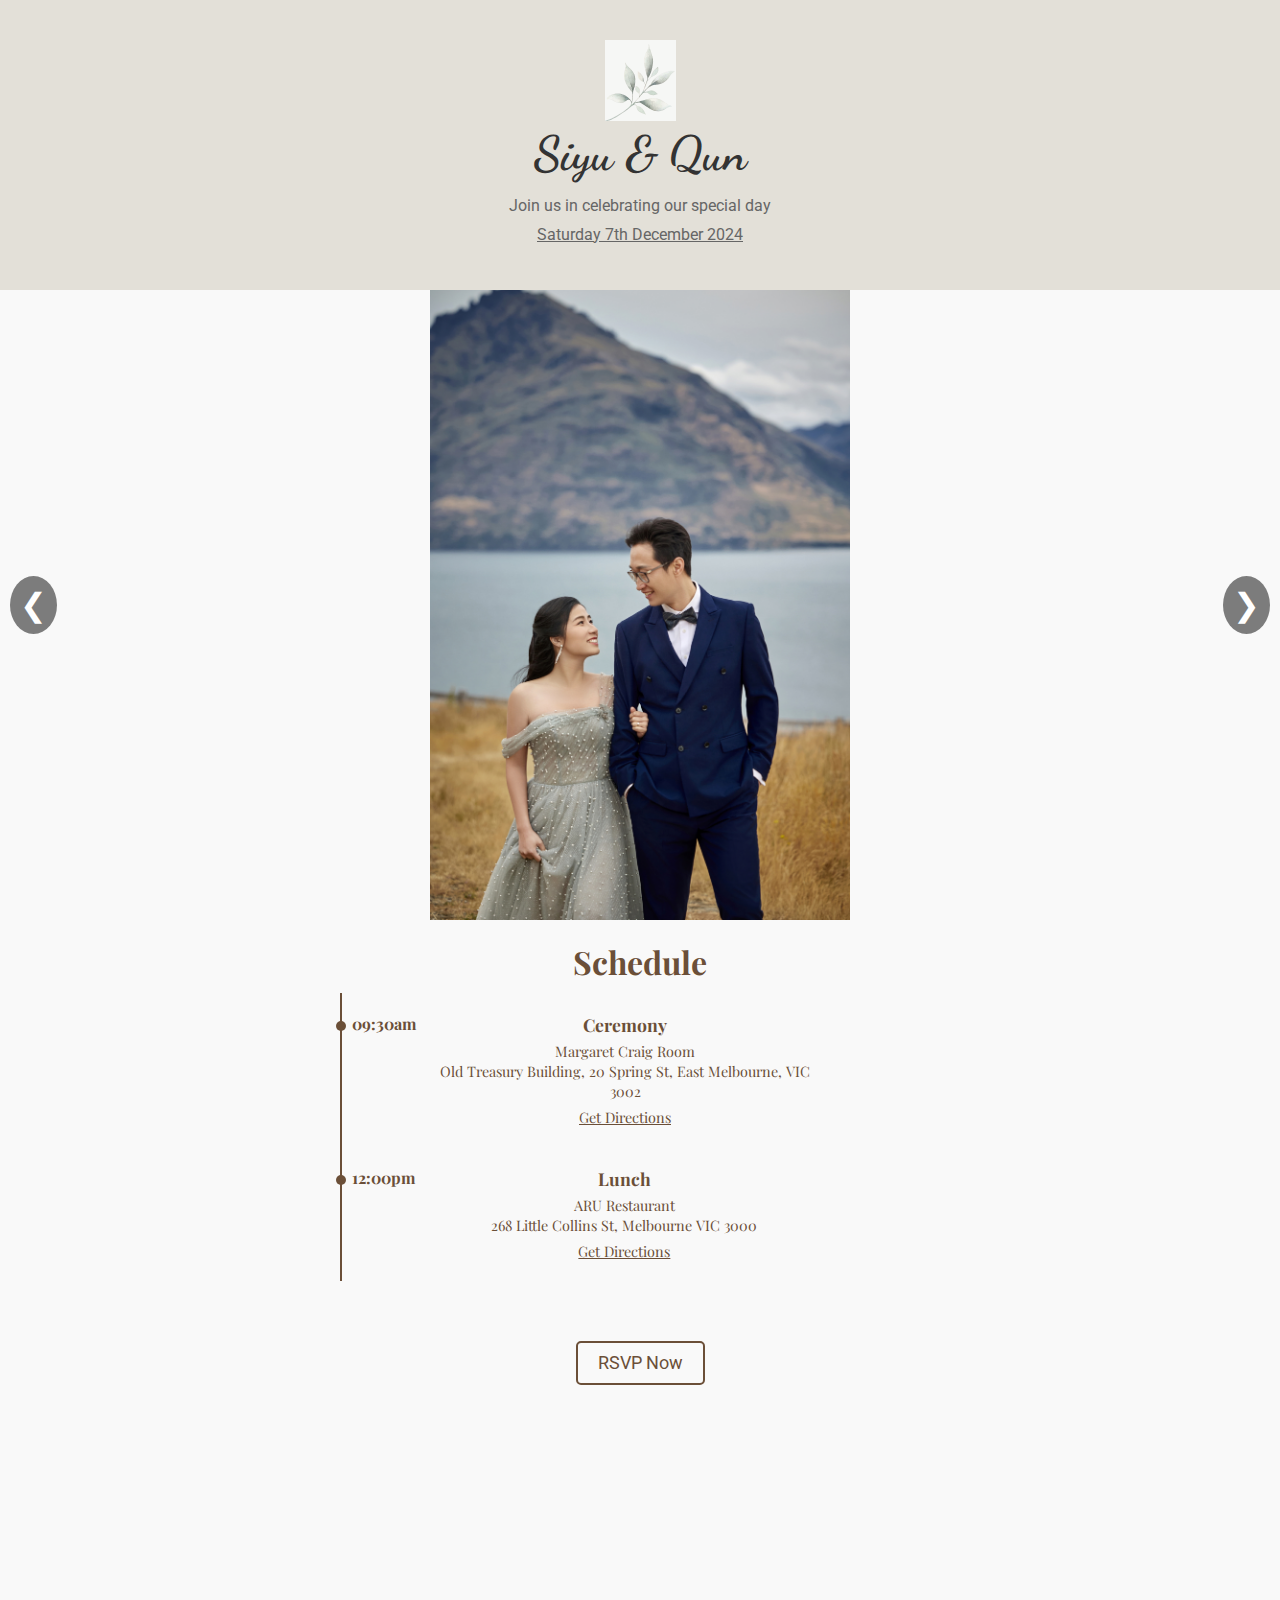
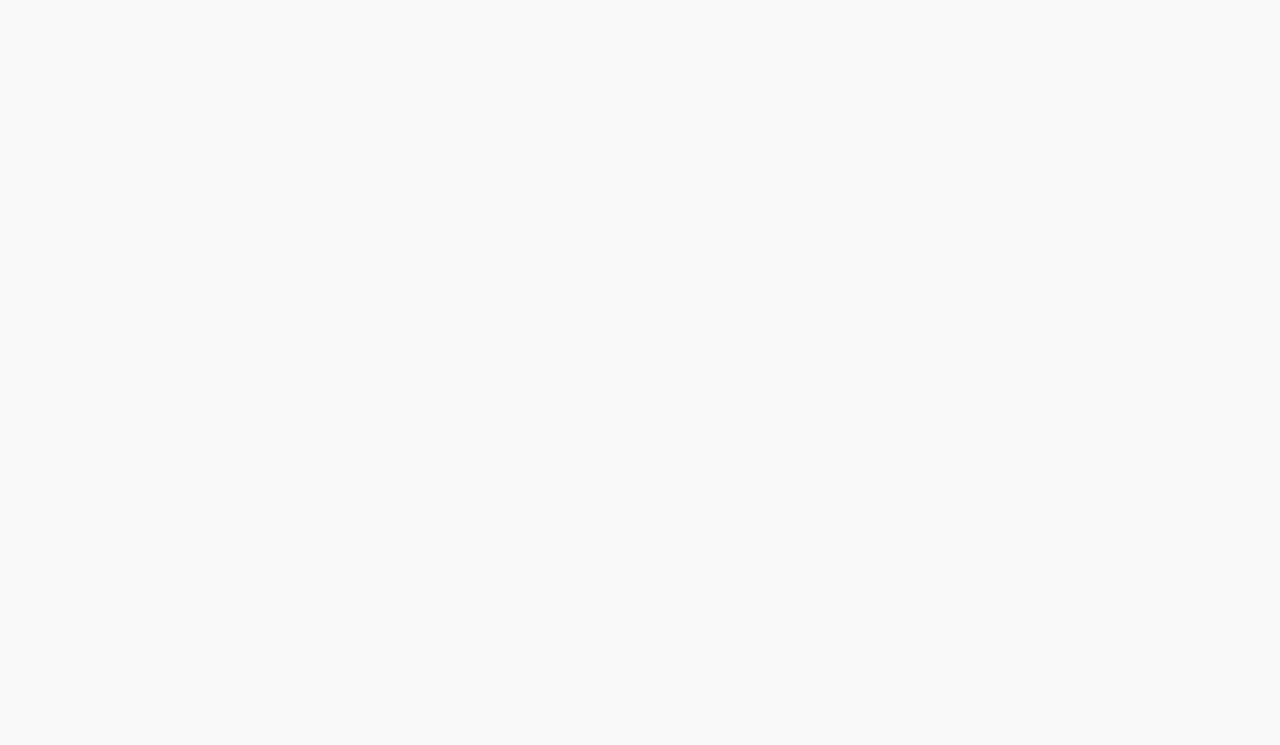
==== index.html @ 9b4161f1 "Add files via upload" ====
<!DOCTYPE html>
<html lang="en">
<head>
    <meta charset="UTF-8">
    <meta name="viewport" content="width=device-width, initial-scale=1.0">
    <title>Siyu Peng & Qun Wang's Wedding</title>
    <link rel="stylesheet" href="styles.css">
    <link href="https://fonts.googleapis.com/css2?family=Playfair+Display:wght@400;700&family=Roboto:wght@400;700&display=swap" rel="stylesheet">
    <link href="https://fonts.googleapis.com/css2?family=Great+Vibes&display=swap" rel="stylesheet">
    <link href="https://fonts.googleapis.com/css2?family=Cinzel:wght@400;700&display=swap" rel="stylesheet">
    <link href="https://fonts.googleapis.com/css2?family=Dancing+Script:wght@400;700&display=swap" rel="stylesheet">


</head>
<body>
    <!-- Header Section -->
    <header class="header">
        <img src="assets/icon.png" alt="Wedding Icon" class="header-icon">
        <h1>Siyu & Qun</h1>
        <p class="header-subtitle">Join us in celebrating our special day</p>
        <p class="header-subtitle2">Saturday 7th December 2024</p>
    </header>

    <!-- Photo Slideshow at the Top -->
    <section class="photo-slideshow">
        <div class="slideshow-container">
            <img src="assets/couple1.jpg" class="slide" alt="Photo 1">
            <img src="assets/couple2.jpg" class="slide" alt="Photo 2">
            <img src="assets/couple3.jpg" class="slide" alt="Photo 3">
            <img src="assets/couple4.jpg" class="slide" alt="Photo 4">
            <img src="assets/couple5.jpg" class="slide" alt="Photo 5">
            <img src="assets/couple6.jpg" class="slide" alt="Photo 6">
            <img src="assets/couple7.jpg" class="slide" alt="Photo 7">
            <img src="assets/couple8.jpg" class="slide" alt="Photo 8">
            <button class="prev" onclick="changeSlide(-1)">❮</button>
            <button class="next" onclick="changeSlide(1)">❯</button>
        </div>
    </section>

    <!-- Schedule Section -->
    <section class="schedule">
        <h2>Schedule</h2>
        <!-- <p class="schedule-date">Saturday 7th December 2024</p> -->
        
        <div class="timeline">
            <div class="timeline-item">
                <div class="timeline-time">09:30am</div>
                <div class="timeline-content">
                    <h3>Ceremony</h3>
                    <p>Margaret Craig Room<br>
                        Old Treasury Building, 20 Spring St, East Melbourne, VIC 3002<br></p>
                    <a href="https://www.google.com/maps/dir/?api=1&destination=Old+Treasury+Building,+20+Spring+St,+East+Melbourne,+VIC+3002" target="_blank">
                        Get Directions</a>
                </div>
            </div>
    
            <div class="timeline-item">
                <div class="timeline-time">12:00pm</div>
                <div class="timeline-content">
                    <h3>Lunch</h3>
                    <p>ARU Restaurant<br>
                        268 Little Collins St, Melbourne VIC 3000<br></p>
                    <a href="https://www.google.com/maps/dir/?api=1&destination=268+Little+Collins+St%2C+Melbourne+VIC+3000%2C+Australia" target="_blank">
                        Get Directions</a>
                </div>
            </div>
        </div>
    </section>

    <!-- RSVP Link -->
    <section class="rsvp-link">
        <a href="rsvp.html" class="rsvp-button">RSVP Now</a>
    </section>
        

    <!-- Large Photo Section -->
    <section class="large-couple-photo"></section>
    

    <script src="script.js"></script>
</body>
</html>
---- styles.css ----
:root {
  --primary-color: #333;
  --secondary-color: #ff6b6b;
  --background-color: #f9f9f9;
  --button-color: #ff6b6b;
  --button-text-color: #fff;
}

* {
  margin: 0;
  padding: 0;
  box-sizing: border-box;
}


/* General Styles */
body {
  font-family: 'Roboto', sans-serif;
  color: var(--primary-color);
  margin: 0;
  padding: 0;
  background-color: var(--background-color);
}

.header {
  text-align: center;
  padding: 40px;
  background-color: #e3e0d8;
}

.header h1 {
  /* font-family: 'Playfair Display', serif; */
  /* font-family: 'Great Vibes', serif; */
  /* font-family: 'Cinzel', serif; */
  font-family: 'Dancing Script', serif;
  font-size: 3rem;
  margin-bottom: 10px;
}

.header-subtitle2, .header-subtitle {
  font-size: 1rem;
  line-height: 1.8;
  color: #666;
}
.header-subtitle2 {
  text-decoration: underline;
}

/* Slideshow */
.photo-slideshow {
  position: relative;
  width: 100%;
  height: 60vh;
  overflow: hidden;
}

.slideshow-container {
  width: 100%;
  height: 100%;
  display: flex;
  position: relative;
}

.slide {
  display: none;
  width: 100%;
  height: 100%;
  object-fit:cover;
}

.slide:first-child {
  display: block;
}

.prev, .next {
  position: absolute;
  top: 50%;
  font-size: 2rem;
  color: #fff;
  background-color: rgba(0, 0, 0, 0.5);
  border: none;
  cursor: pointer;
  padding: 10px;
  border-radius: 50%;
  transform: translateY(-50%);
}
.prev {
  left: 10px;
}

.next {
  right: 10px;
}
.prev:hover, .next:hover {
  background-color: rgba(0, 0, 0, 0.8);
}

/* Responsive Adjustments for Slideshow */
@media (min-width: 768px) {
  .photo-slideshow {
    height: 70vh;
  }

  .slide {
    object-fit: contain;
  }
}





/* General styling for .large-couple-photo */
.large-couple-photo {
  width: 100%;
  height: 100vh;
  background-image: url('assets/couple-large.jpg'); /* Path to your image */
  background-size: cover; /* Ensures the image covers the section */
  background-position: center;
  background-attachment:fixed;
  background-repeat: no-repeat;
  margin: 0; /* Remove any default margin */
  padding: 0; /* Remove any default padding */
  display: block; /* Ensure it behaves as a block element */
  position: relative;
  z-index: -1;
}

/* Mobile-specific adjustments */
@media (max-width: 768px) {
  .large-couple-photo {
      /* background-size:contain; */
      background-position:66% center;

  }
}




/* Schedule Section */
.schedule {
  text-align: center;
  font-family: 'Playfair Display', serif;
  color: #6b4f38; /* Dark brown color for text */
  padding: 20px;
}

.schedule h2 {
  font-size: 2em;
  margin-bottom: 10px;
}

.schedule-date {
  font-size: 1.1em;
  color: #6b4f38; /* Adjust color to match the design */
  margin-bottom: 30px;
}

/* Schedule Section */
.schedule {
    text-align: center;
    font-family: 'Playfair Display', serif;
    color: #6b4f38; /* Dark brown color for text */
    padding: 20px;
}

.schedule h2 {
    font-size: 2em;
    margin-bottom: 10px;
}

.schedule-date {
    font-size: 1.1em;
    color: #6b4f38; /* Adjust color to match the design */
    margin-bottom: 30px;
}

/* Timeline Styling */
.timeline {
    position: relative;
    margin: 0 auto;
    padding-left: 10px; /* Space for the vertical line */
    border-left: 2px solid #6b4f38; /* Line for the timeline */
    max-width: 600px;
}

.timeline-item {
    position: relative;
    display: flex; /* Use flexbox for aligning elements */
    flex-direction: row; /* Align items side by side */
    align-items: flex-start; /* Align items at the top */
    padding: 20px 0;
}
/* Timeline dots */
.timeline-item::before {
  content: "";
  position: absolute;
  left: -1rem; 
  top: 1.8rem; 
  transform: translateY(0); /* Remove vertical centering */
  width: 10px;
  height: 10px;
  background-color: #6b4f38; /* Dark brown color for dots */
  border-radius: 50%;
}

.timeline-time {
    font-weight: bold;
    font-size: 1em;
    color: #6b4f38;
    margin-right: 15px; /* Space between time and content */
}

.timeline-content {
    flex:0.75;
    padding-left: 5px; /* Optional: Additional space between time and content */
}
@media (max-width: 768px) {
  .timeline-content {
    flex:1;
  }
}

.timeline-content h3 {
    margin: 0;
    font-size: 1.1em;
    color: #6b4f38;
}

.timeline-content p {
    margin: 5px 0;
    font-size: 0.9em;
    color: #6b4f38;
}

.timeline-content a {
    color: #6b4f38;
    text-decoration: underline;
    font-size: 0.9em;
}

.timeline-content a:hover {
    color: #b36b3f; /* Lighter shade for hover */
}




/* Section Styling */
.rsvp-link {
  padding: 40px 20px;
  text-align: center;
  margin-bottom: 20px;
  background-color: #f9f9f9;
}

.rsvp-button {
  display: inline-block;
  padding: 10px 20px; /* Adjust padding for size */
  font-size: 1.1em; /* Adjust font size */
  color: #6b4f38; /* Dark brown text color */
  border: 2px solid #6b4f38; /* Border with the same color */
  border-radius: 5px; /* Rounded corners */
  text-decoration: none; /* Remove underline */
  text-align: center;
  transition: background-color 0.3s, color 0.3s; /* Smooth transition for hover */
}

.rsvp-button:hover {
  background-color: #6b4f38; /* Dark brown background on hover */
  color: #fff; /* White text on hover */
}
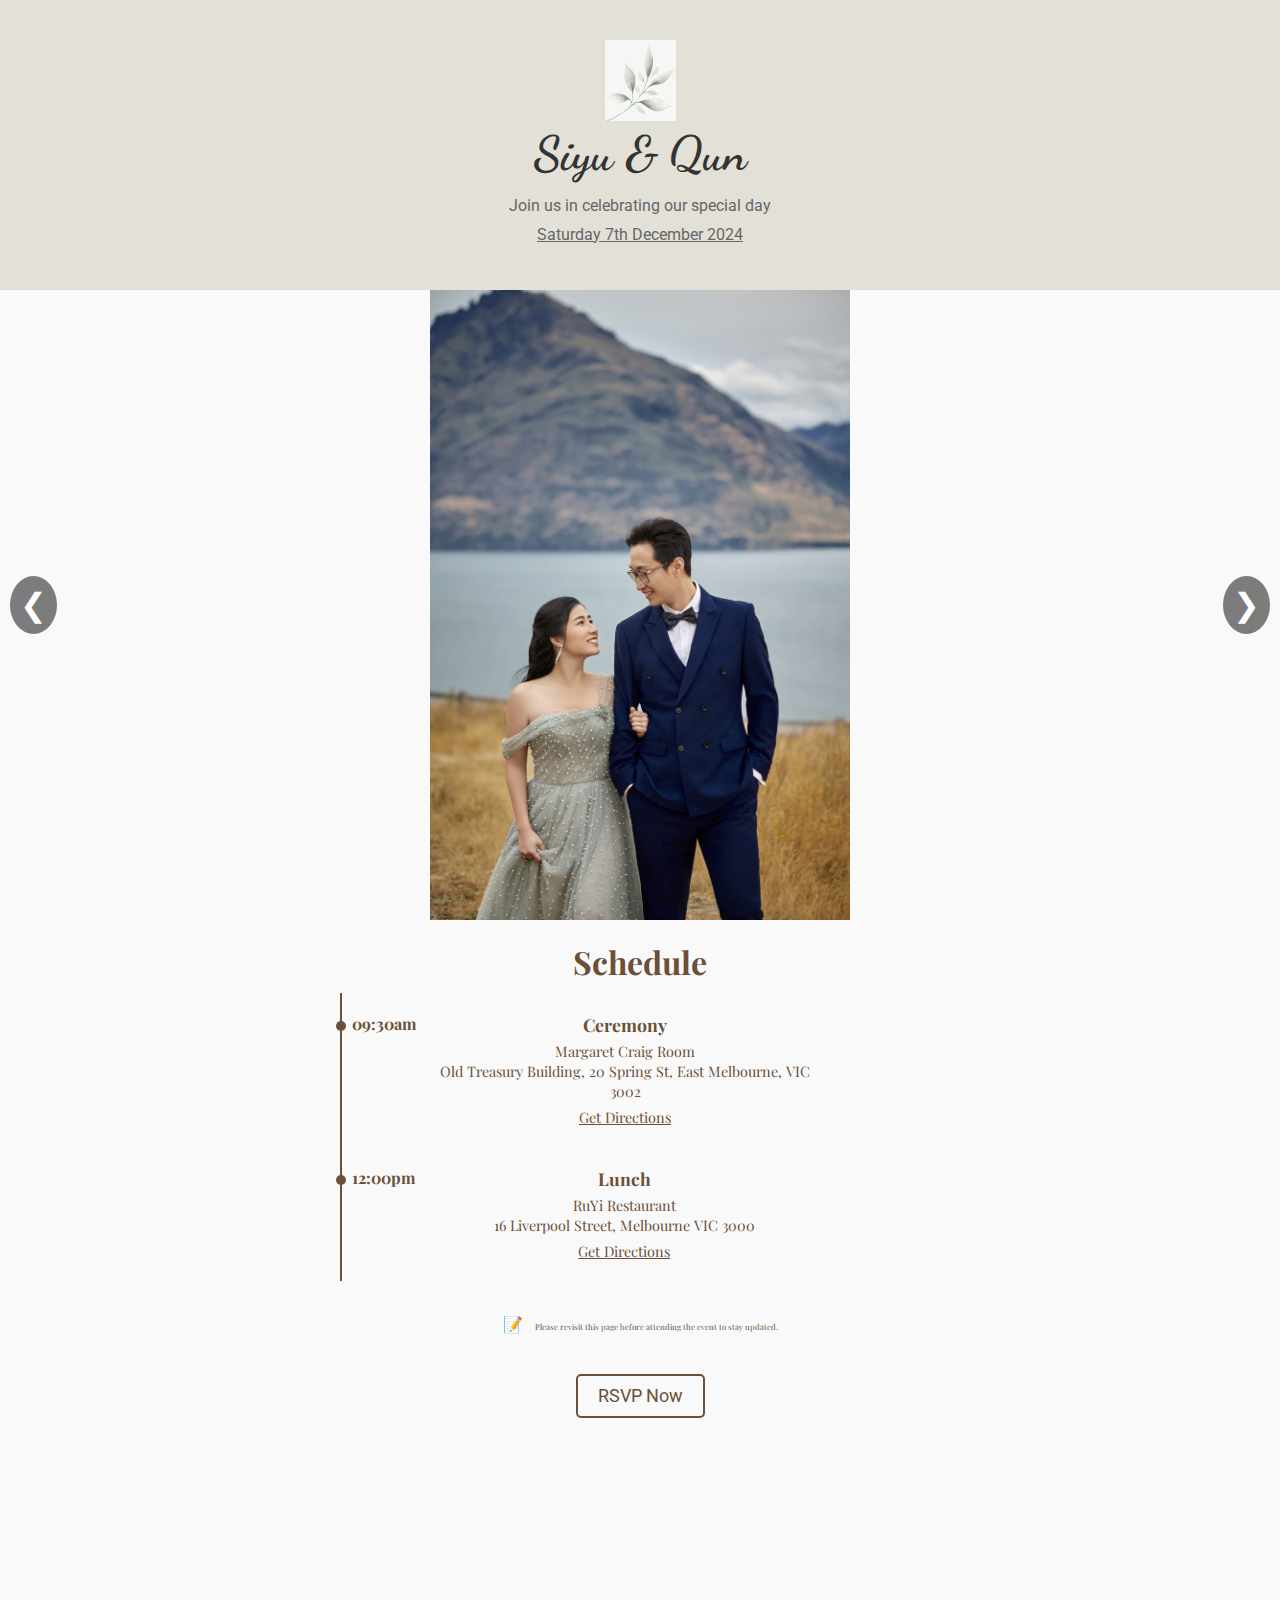
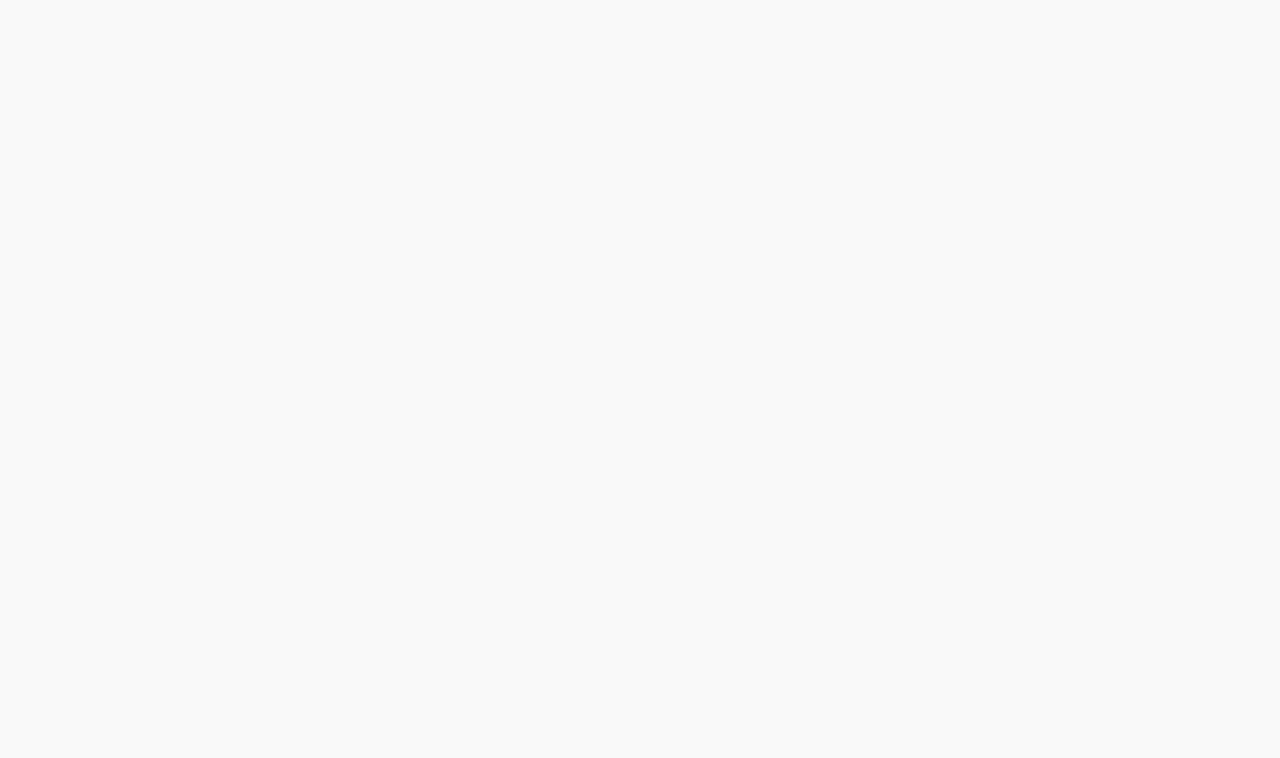
==== commit ad054d58: "Add files via upload" ====
--- a/index.html
+++ b/index.html
@@ -58,12 +58,18 @@
                 <div class="timeline-time">12:00pm</div>
                 <div class="timeline-content">
                     <h3>Lunch</h3>
-                    <p>ARU Restaurant<br>
-                        268 Little Collins St, Melbourne VIC 3000<br></p>
-                    <a href="https://www.google.com/maps/dir/?api=1&destination=268+Little+Collins+St%2C+Melbourne+VIC+3000%2C+Australia" target="_blank">
+                    <p>RuYi Restaurant<br>
+                        16 Liverpool Street, Melbourne VIC 3000<br></p>
+                    <a href="https://www.google.com/maps/dir/?api=1&destination=16+Liverpool+Street,+Melbourne+VIC+3000" target="_blank">
                         Get Directions</a>
                 </div>
             </div>
+        </div>
+        
+        <!-- Note with icon -->
+        <div class="schedule-note">
+            <span class="note-icon">📝</span>
+            <span class="note-text">Please revisit this page before attending the event to stay updated.</span>
         </div>
     </section>
 
--- a/styles.css
+++ b/styles.css
@@ -245,11 +245,29 @@
 }
 
 
+.schedule-note {
+  margin-top: 2rem; /* Space above the note */
+  display: block;
+  align-items: left;
+  font-size: 0.5em; /* Adjust font size as needed */
+  color: #6b4f38; /* Match the theme color */
+}
+
+.note-icon {
+  margin-right: 10px; /* Space between the icon and the text */
+  font-size: 1rem; /* Adjust icon size as needed */
+}
+
+.note-text {
+  font-weight:200;
+}
+
+
 
 
 /* Section Styling */
 .rsvp-link {
-  padding: 40px 20px;
+  padding: 20px 20px;
   text-align: center;
   margin-bottom: 20px;
   background-color: #f9f9f9;
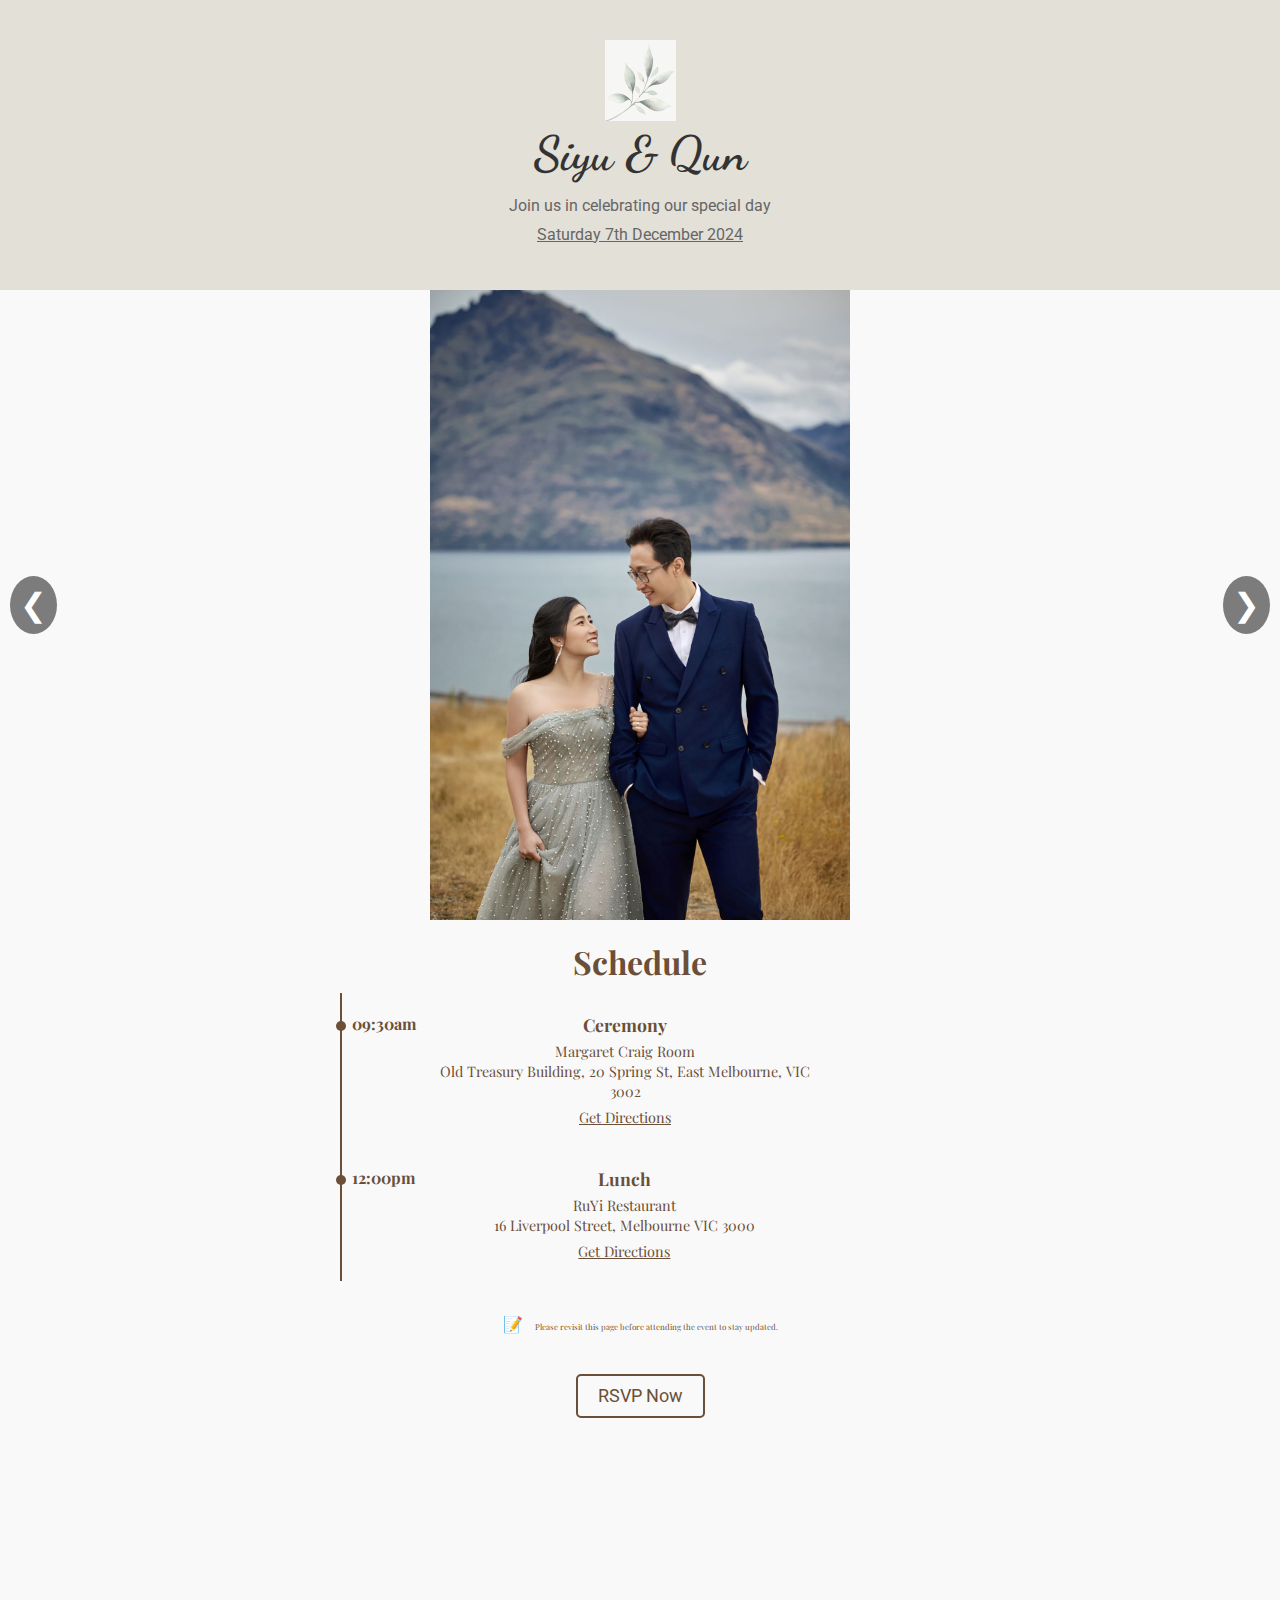
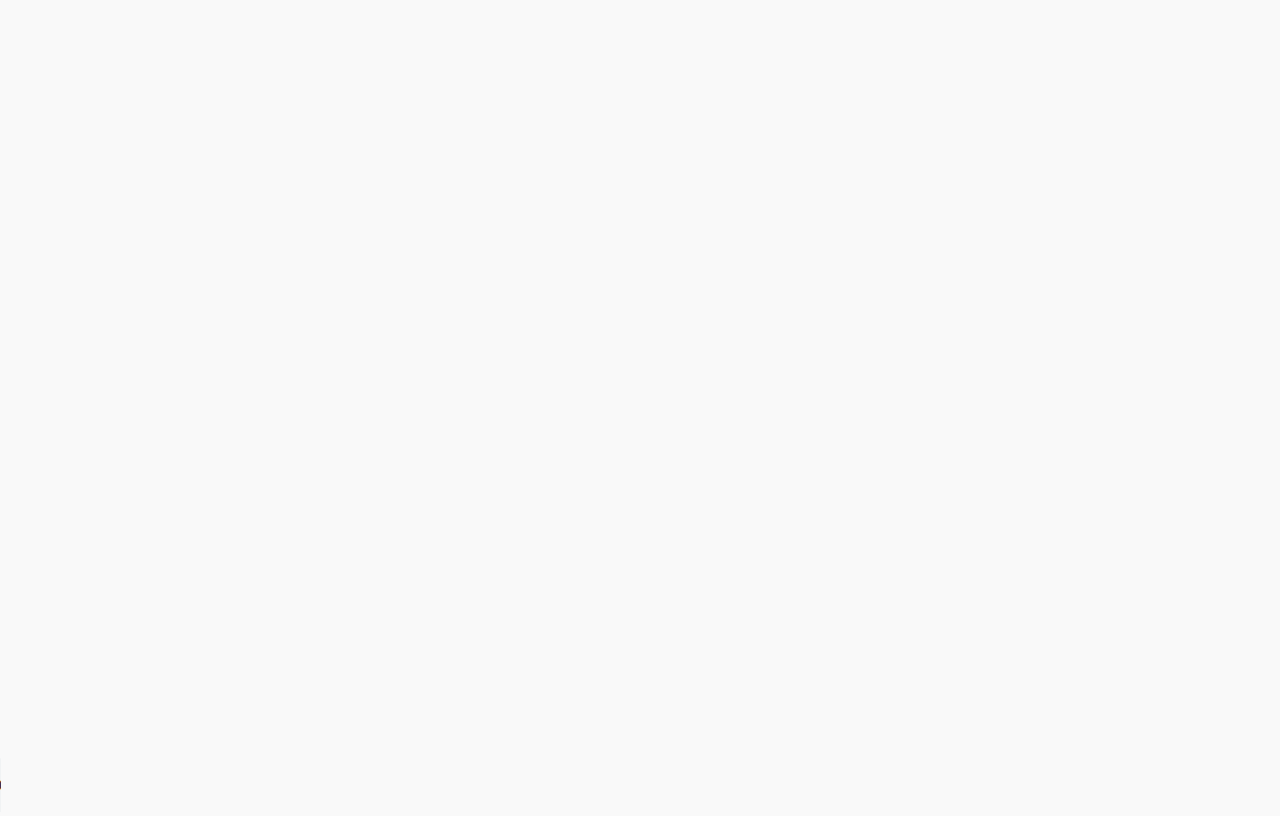
==== commit cd99bfd4: "Add files via upload" ====
--- a/index.html
+++ b/index.html
@@ -83,6 +83,12 @@
     <section class="large-couple-photo"></section>
     
 
+    <audio autoplay loop controls>
+        <source src="assets/love-story.mp3" type="audio/mpeg">
+        Your browser does not support the audio element.
+    </audio>
+    
+
     <script src="script.js"></script>
 </body>
 </html>
--- a/styles.css
+++ b/styles.css
@@ -117,7 +117,7 @@
   background-image: url('assets/couple-large.jpg'); /* Path to your image */
   background-size: cover; /* Ensures the image covers the section */
   background-position: center;
-  background-attachment:fixed;
+  background-attachment:scroll;
   background-repeat: no-repeat;
   margin: 0; /* Remove any default margin */
   padding: 0; /* Remove any default padding */
@@ -129,8 +129,8 @@
 /* Mobile-specific adjustments */
 @media (max-width: 768px) {
   .large-couple-photo {
-      /* background-size:contain; */
-      background-position:66% center;
+      /* background-size:cover; */
+      background-position:66% 70%;
 
   }
 }
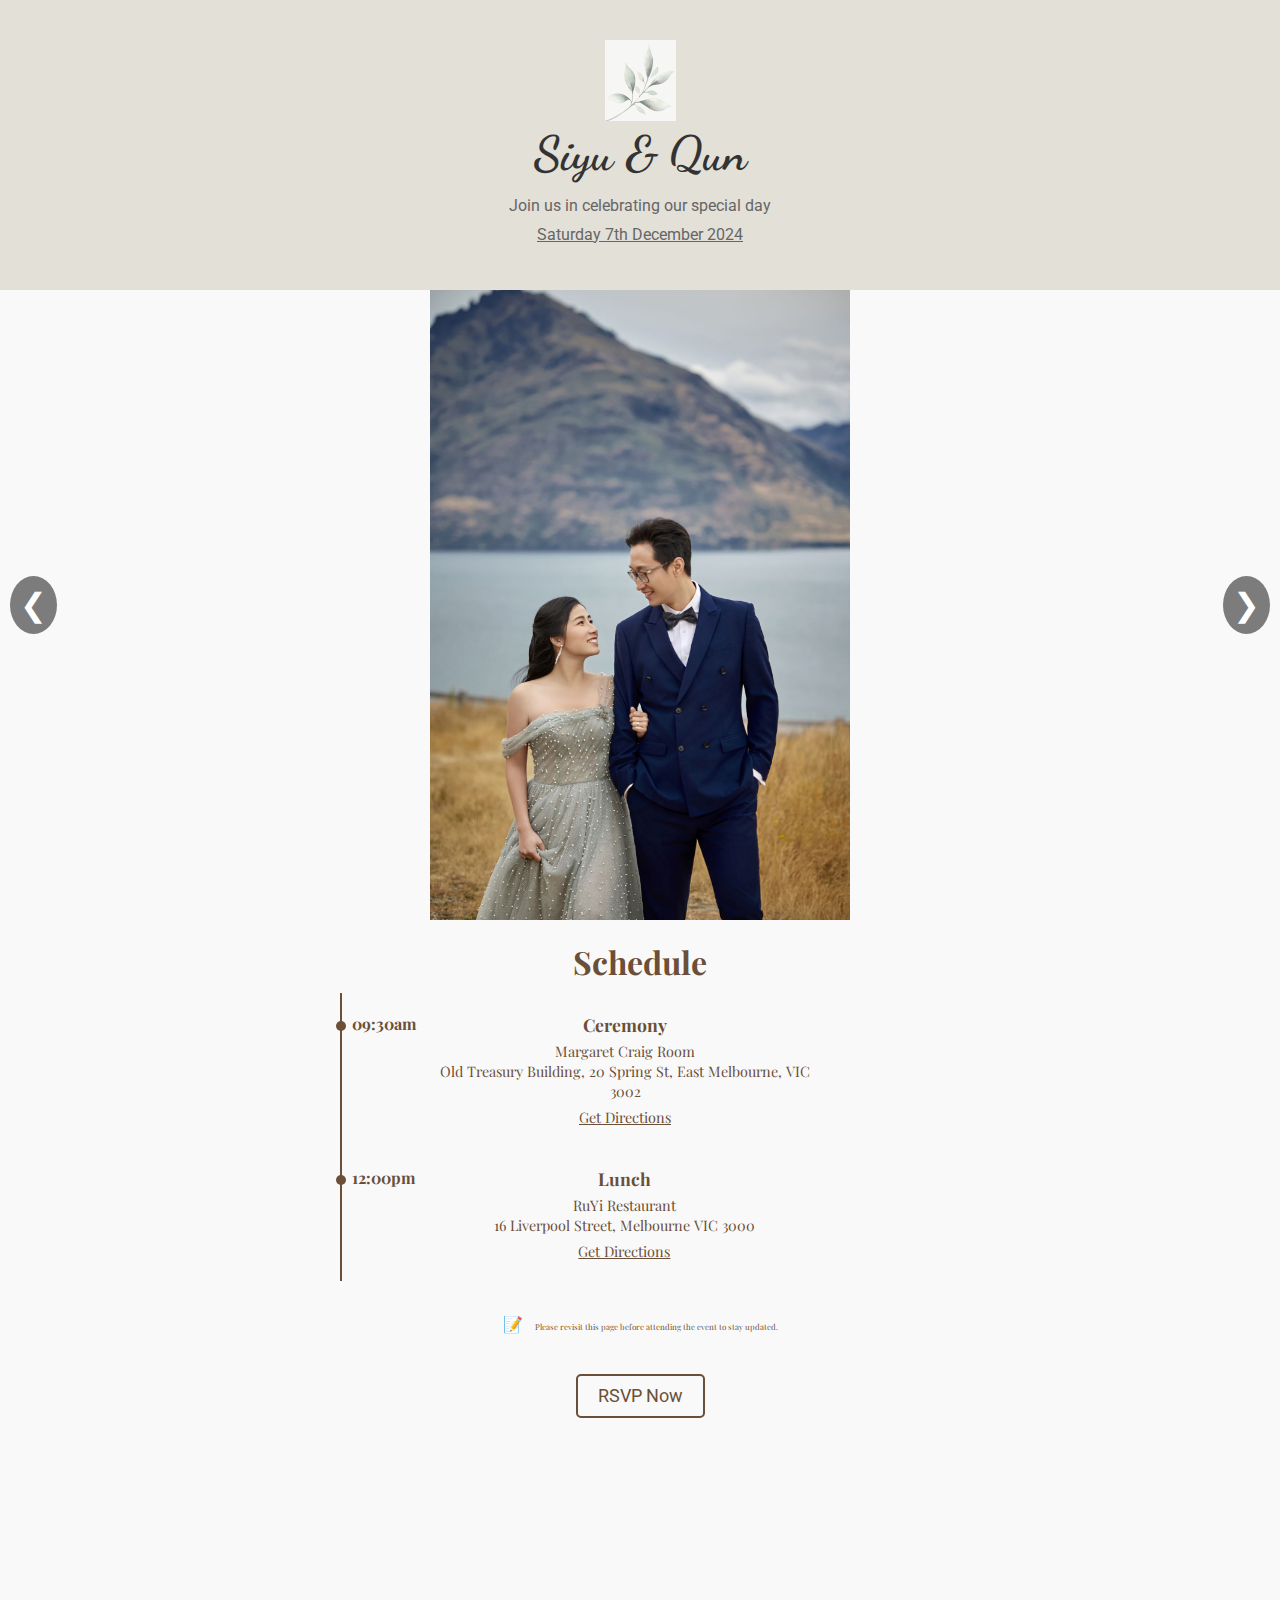
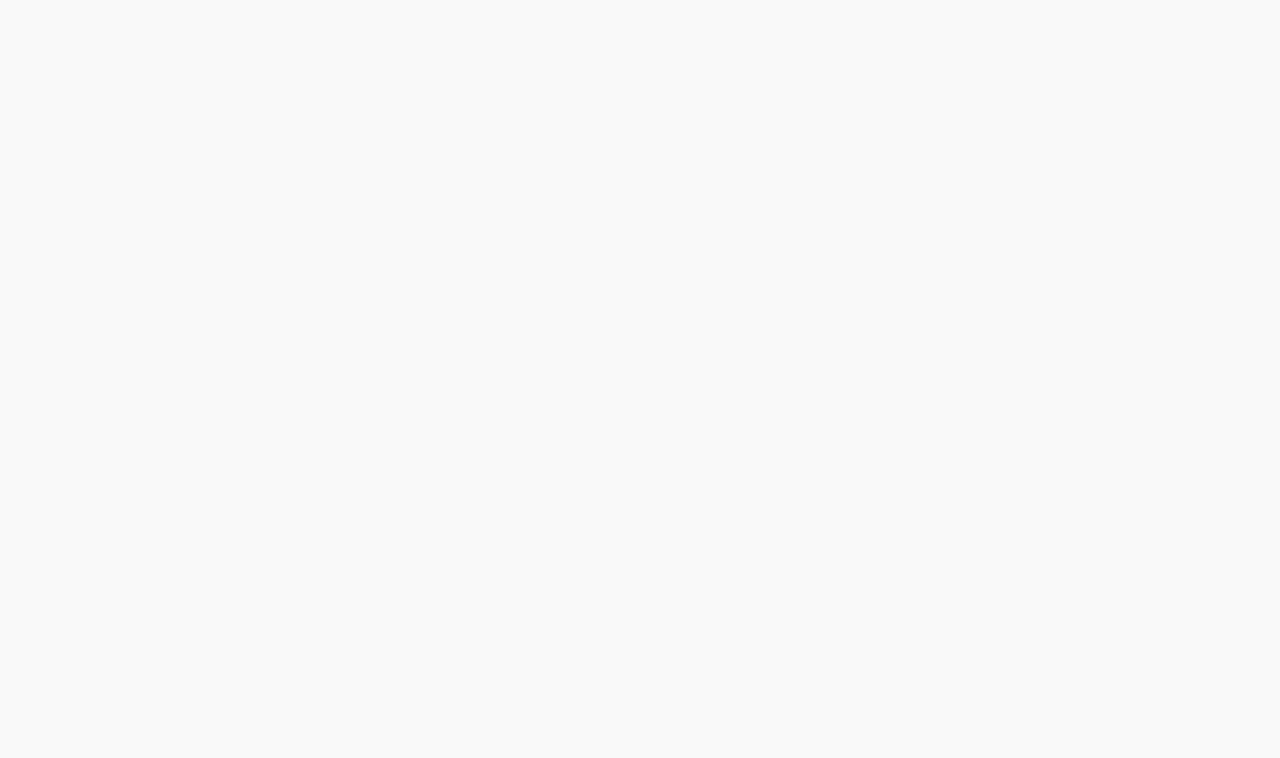
==== commit a095e58e: "Add files via upload" ====
--- a/index.html
+++ b/index.html
@@ -83,7 +83,8 @@
     <section class="large-couple-photo"></section>
     
 
-    <audio autoplay loop controls>
+    <!-- Background audio element -->
+    <audio autoplay loop hidden>
         <source src="assets/love-story.mp3" type="audio/mpeg">
         Your browser does not support the audio element.
     </audio>
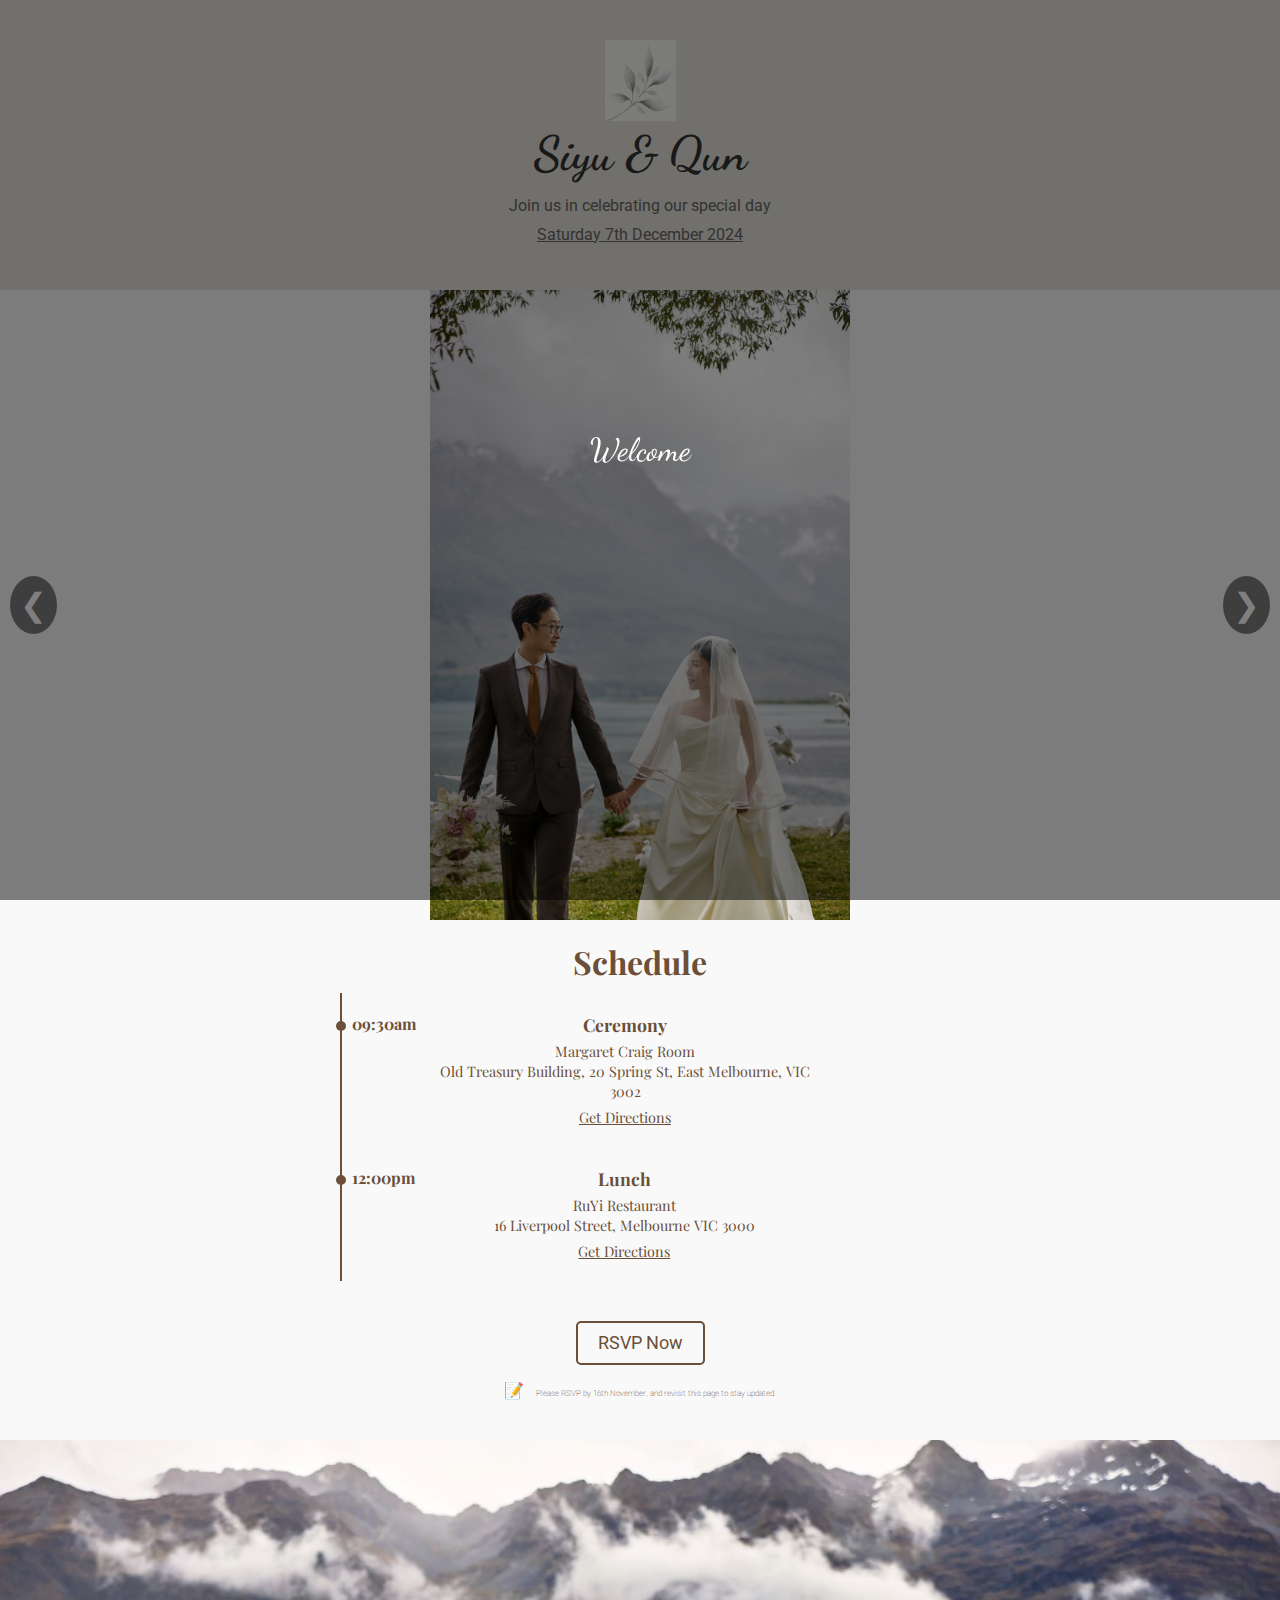
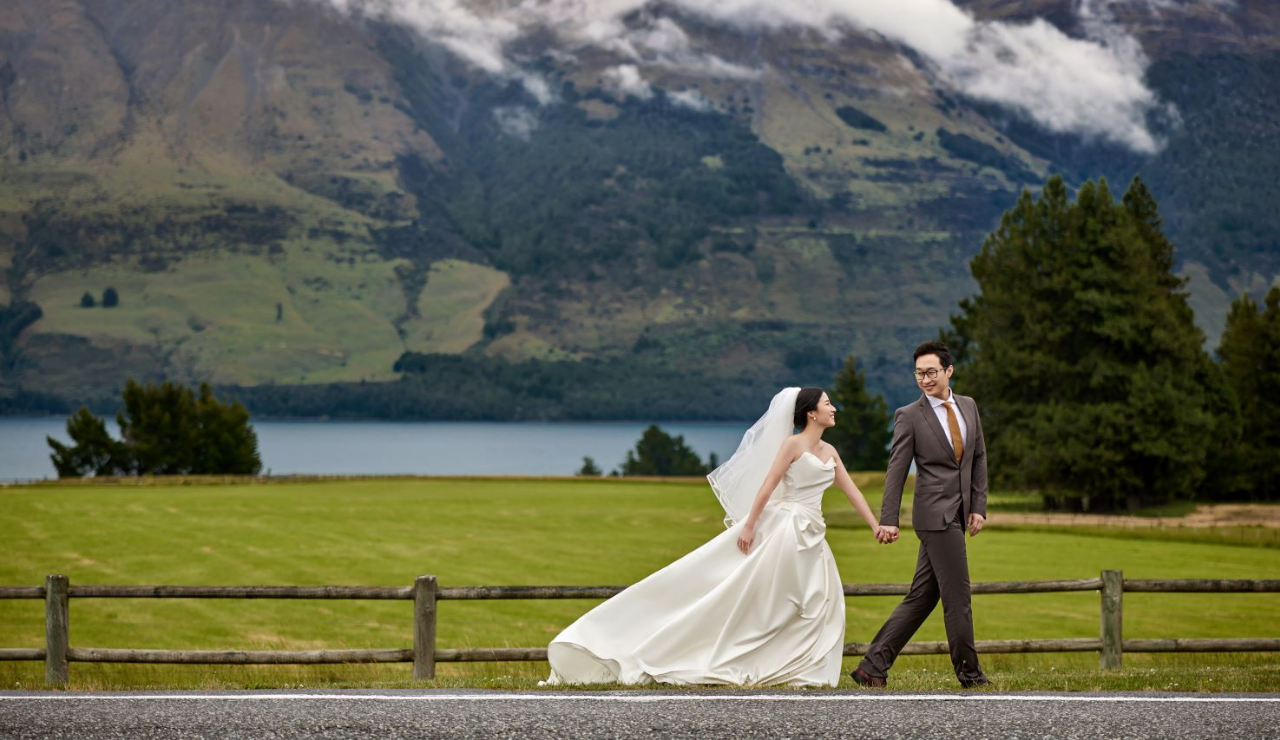
==== commit 441d5c4e: "Add files via upload" ====
--- a/index.html
+++ b/index.html
@@ -20,6 +20,8 @@
         <p class="header-subtitle">Join us in celebrating our special day</p>
         <p class="header-subtitle2">Saturday 7th December 2024</p>
     </header>
+
+    
 
     <!-- Photo Slideshow at the Top -->
     <section class="photo-slideshow">
@@ -66,30 +68,29 @@
             </div>
         </div>
         
+    </section>
+    
+    <!-- RSVP Link -->
+    <section class="rsvp-link">
+        <a href="rsvp.html" class="rsvp-button">RSVP Now</a>
         <!-- Note with icon -->
         <div class="schedule-note">
             <span class="note-icon">📝</span>
-            <span class="note-text">Please revisit this page before attending the event to stay updated.</span>
+            <span class="note-text">Please RSVP by 16th November, and revisit this page to stay updated.</span>
         </div>
     </section>
+    
+    
+    <div id="audio-overlay">Welcome</div>
+    <audio id="background-audio" loop>
+        <source src="assets/love-story.mp3" type="audio/mpeg">
+        Your browser does not support the audio element.
+    </audio>
 
-    <!-- RSVP Link -->
-    <section class="rsvp-link">
-        <a href="rsvp.html" class="rsvp-button">RSVP Now</a>
-    </section>
-        
 
     <!-- Large Photo Section -->
     <section class="large-couple-photo"></section>
     
-
-    <!-- Background audio element -->
-    <audio autoplay loop hidden>
-        <source src="assets/love-story.mp3" type="audio/mpeg">
-        Your browser does not support the audio element.
-    </audio>
-    
-
     <script src="script.js"></script>
 </body>
 </html>
--- a/styles.css
+++ b/styles.css
@@ -246,7 +246,7 @@
 
 
 .schedule-note {
-  margin-top: 2rem; /* Space above the note */
+  margin-top: 1rem; /* Space above the note */
   display: block;
   align-items: left;
   font-size: 0.5em; /* Adjust font size as needed */
@@ -289,3 +289,21 @@
   background-color: #6b4f38; /* Dark brown background on hover */
   color: #fff; /* White text on hover */
 }
+
+
+#audio-overlay {
+  position: fixed;
+  top: 0;
+  left: 0;
+  width: 100%;
+  height: 100%;
+  background-color: rgba(0, 0, 0, 0.5);
+  color: white;
+  display: flex;
+  align-items: center;
+  justify-content: center;
+  z-index: 1000;
+  font-size: 2rem;
+  cursor: pointer;
+  font-family: 'Dancing Script', cursive; /* Apply Dancing Script font */
+}
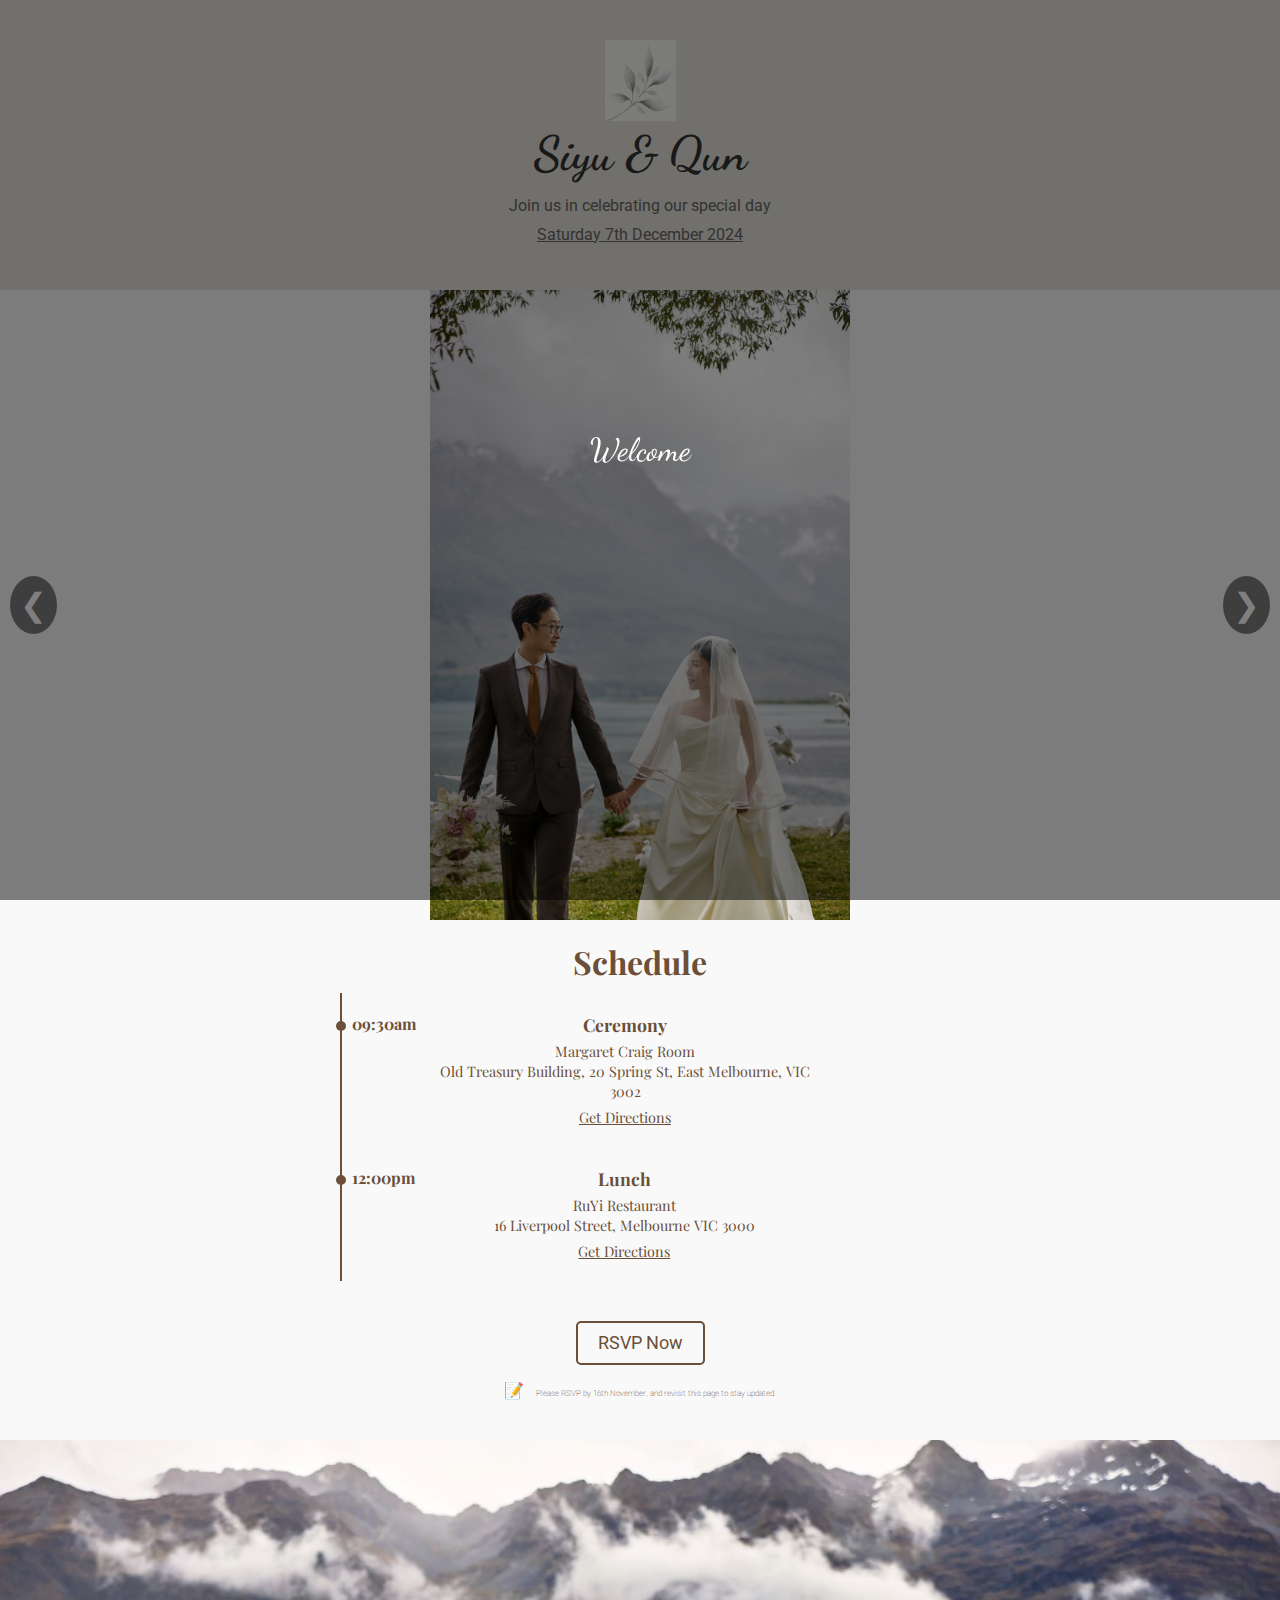
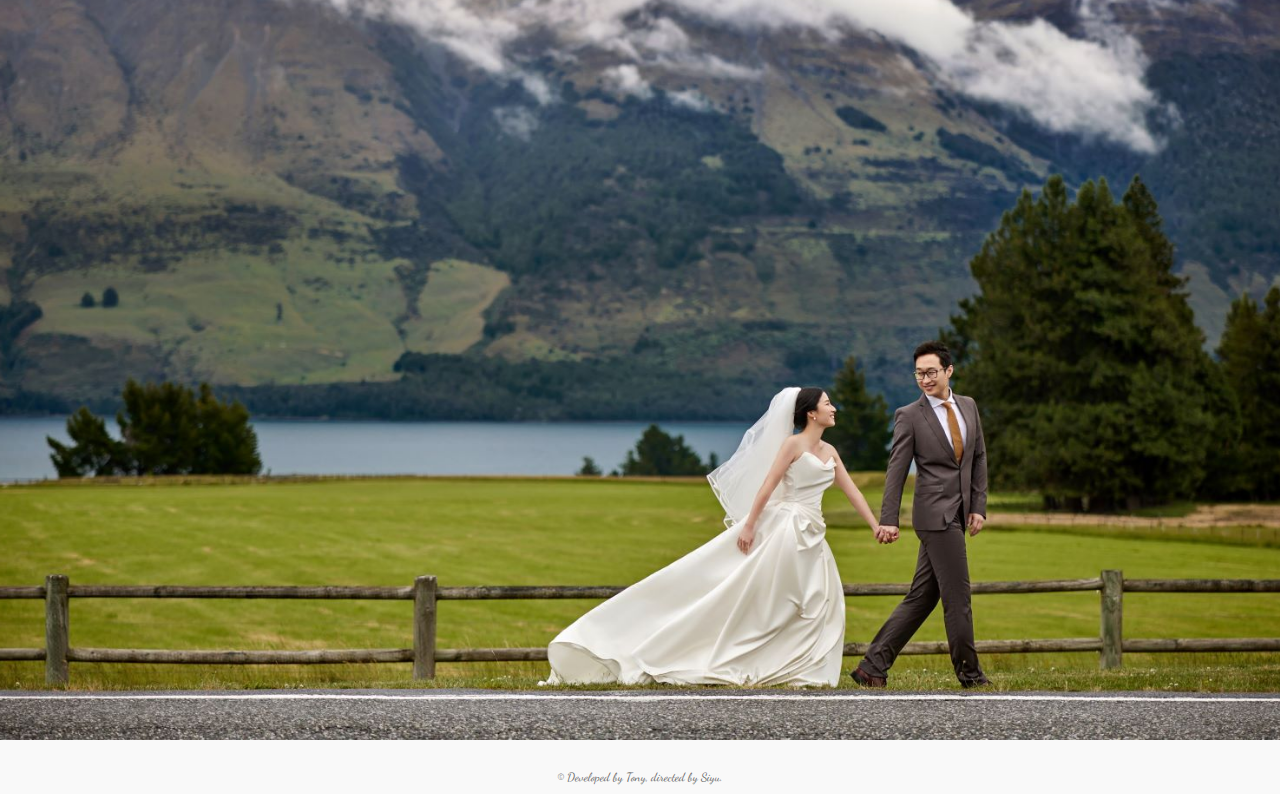
==== commit d04de874: "Add files via upload" ====
--- a/index.html
+++ b/index.html
@@ -91,6 +91,12 @@
     <!-- Large Photo Section -->
     <section class="large-couple-photo"></section>
     
+    <footer class="footer-note">
+        &copy; Developed by Tony, directed by Siyu.
+    </footer>
+
+    
+
     <script src="script.js"></script>
 </body>
 </html>
--- a/styles.css
+++ b/styles.css
@@ -307,3 +307,13 @@
   cursor: pointer;
   font-family: 'Dancing Script', cursive; /* Apply Dancing Script font */
 }
+
+
+.footer-note {
+  text-align: center;
+  font-size: 0.75rem; /* Small font size */
+  color: #666; /* Subtle color */
+  margin-top: 20px;
+  padding: 10px 0;
+  font-family: 'Dancing Script', cursive; /* Apply the same font for artistic consistency */
+}
